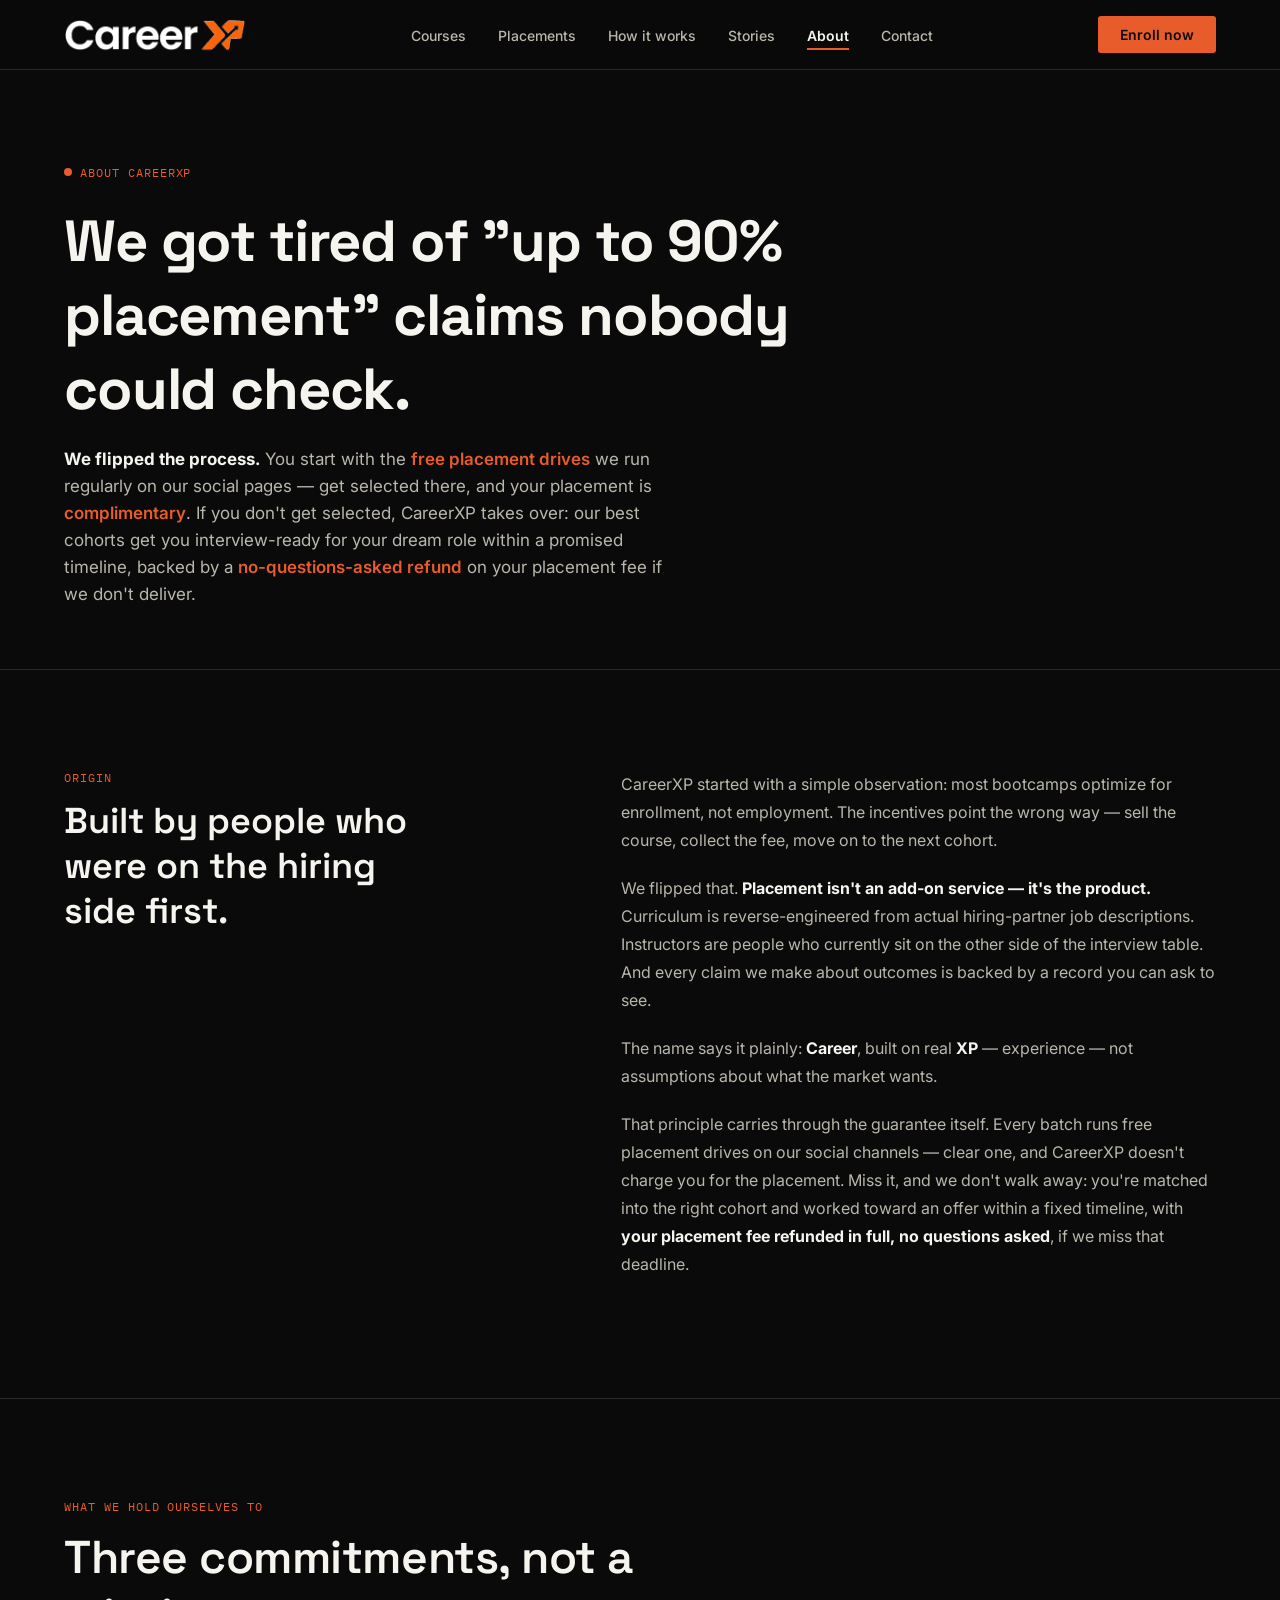
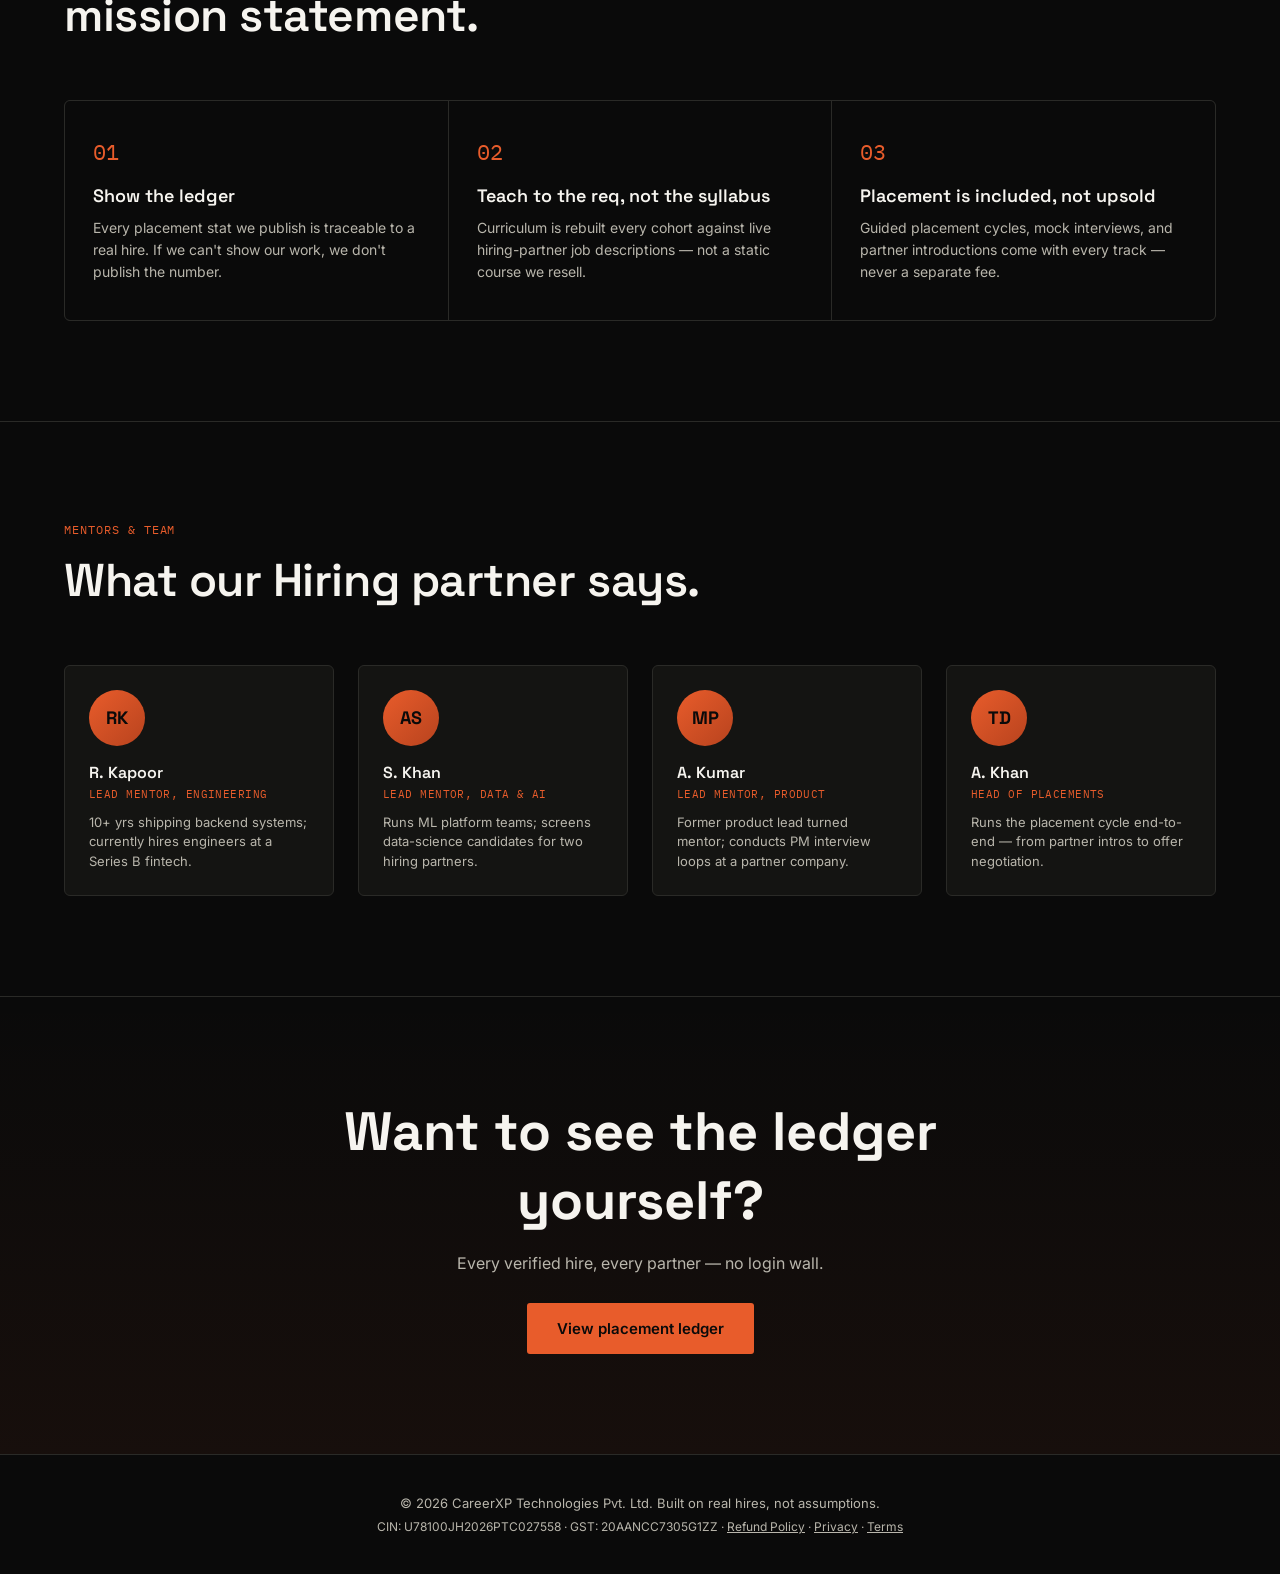
==== about.html @ 84072ae4 "Add files via upload" ====
<!DOCTYPE html>
<html lang="en">
<head>
<meta charset="UTF-8">
<meta name="viewport" content="width=device-width, initial-scale=1.0">
<title>About — CareerXP</title>
<meta name="description" content="CareerXP was built on one commitment: every placement claim is traceable to a real hire, not a marketing line.">
<link rel="canonical" href="https://www.careerxp.in/about.html">
<meta property="og:type" content="website">
<meta property="og:title" content="About — CareerXP">
<meta property="og:description" content="CareerXP was built on one commitment: every placement claim is traceable to a real hire, not a marketing line.">
<meta property="og:url" content="https://www.careerxp.in/about.html">
<meta property="og:image" content="https://www.careerxp.in/assets/img/logo-mark-512.png">
<meta property="og:site_name" content="CareerXP">
<meta name="twitter:card" content="summary_large_image">
<meta name="twitter:title" content="About — CareerXP">
<meta name="twitter:description" content="CareerXP was built on one commitment: every placement claim is traceable to a real hire, not a marketing line.">
<meta name="twitter:image" content="https://www.careerxp.in/assets/img/logo-mark-512.png">
<script type="application/ld+json">
{
  "@context": "https://schema.org",
  "@type": "EducationalOrganization",
  "name": "CareerXP",
  "url": "https://www.careerxp.in/",
  "logo": "https://www.careerxp.in/assets/img/logo-mark-512.png",
  "description": "CareerXP runs job-ready bootcamps and placement services built on one rule: every placement claim is backed by a real, verifiable hire.",
  "sameAs": []
}
</script>
<link rel="icon" href="assets/img/favicon.ico" sizes="any">
<link rel="icon" type="image/png" sizes="32x32" href="assets/img/favicon-32.png">
<link rel="apple-touch-icon" href="assets/img/apple-touch-icon.png">
<link rel="preconnect" href="https://fonts.googleapis.com">
<link href="https://fonts.googleapis.com/css2?family=Space+Grotesk:wght@500;600;700&family=Inter:wght@400;500;600&family=IBM+Plex+Mono:wght@500;600&display=swap" rel="stylesheet">
<link rel="stylesheet" href="css/style.css">
</head>
<body>

<header>
  <a href="index.html" class="logo-link" aria-label="CareerXP home"><img src="assets/img/logo-wordmark.png" alt="CareerXP"></a>
  <nav>
    <ul>
      <li><a href="courses.html">Courses</a></li>
      <li><a href="placements.html">Placements</a></li>
      <li><a href="index.html#process">How it works</a></li>
      <li><a href="index.html#testimonials">Stories</a></li>
      <li><a href="about.html" class="active">About</a></li>
      <li><a href="contact.html">Contact</a></li>
    </ul>
  </nav>
  <a href="contact.html" class="nav-cta">Enroll now</a>
  <button class="menu-toggle" aria-label="Toggle menu" aria-expanded="false"><span></span><span></span><span></span></button>
</header>

<section class="page-hero">
  <span class="eyebrow">About CareerXP</span>
<h1>We got tired of "up to 90% placement" claims nobody could check.</h1>
<p><strong>We flipped the process.</strong> You start with the <em>free placement drives</em> we run regularly on our social pages — get selected there, and your placement is <em>complimentary</em>. If you don't get selected, CareerXP takes over: our best cohorts get you interview-ready for your dream role within a promised timeline, backed by a <em>no-questions-asked refund</em> on your placement fee if we don't deliver.</p>
</section>
<section class="origin">
  <div>
    <span class="kicker">Origin</span>
    <h2>Built by people who were on the hiring side first.</h2>
  </div>
  <div class="origin-body">
    <p>CareerXP started with a simple observation: most bootcamps optimize for enrollment, not employment. The incentives point the wrong way — sell the course, collect the fee, move on to the next cohort.</p>
    <p>We flipped that. <strong>Placement isn't an add-on service — it's the product.</strong> Curriculum is reverse-engineered from actual hiring-partner job descriptions. Instructors are people who currently sit on the other side of the interview table. And every claim we make about outcomes is backed by a record you can ask to see.</p>
    <p>The name says it plainly: <strong>Career</strong>, built on real <strong>XP</strong> — experience — not assumptions about what the market wants.</p>
    <p>That principle carries through the guarantee itself. Every batch runs free placement drives on our social channels — clear one, and CareerXP doesn't charge you for the placement. Miss it, and we don't walk away: you're matched into the right cohort and worked toward an offer within a fixed timeline, with <strong>your placement fee refunded in full, no questions asked</strong>, if we miss that deadline.</p>
  </div>
</section>

<section class="values">
  <div class="section-head">
    <span class="kicker">What we hold ourselves to</span>
    <h2>Three commitments, not a mission statement.</h2>
  </div>
  <div class="value-grid">
    <div class="value-card">
      <div class="glyph">01</div>
      <h4>Show the ledger</h4>
      <p>Every placement stat we publish is traceable to a real hire. If we can't show our work, we don't publish the number.</p>
    </div>
    <div class="value-card">
      <div class="glyph">02</div>
      <h4>Teach to the req, not the syllabus</h4>
      <p>Curriculum is rebuilt every cohort against live hiring-partner job descriptions — not a static course we resell.</p>
    </div>
    <div class="value-card">
      <div class="glyph">03</div>
      <h4>Placement is included, not upsold</h4>
      <p>Guided placement cycles, mock interviews, and partner introductions come with every track — never a separate fee.</p>
    </div>
  </div>
</section>

<section class="team">
  <div class="section-head">
    <span class="kicker">Mentors & team</span>
    <h2>What our Hiring partner says.</h2>
  </div>
  <div class="team-grid">
    <div class="team-card"><div class="avatar">RK</div><h4>R. Kapoor</h4><div class="role">Lead Mentor, Engineering</div><p>10+ yrs shipping backend systems; currently hires engineers at a Series B fintech.</p></div>
    <div class="team-card"><div class="avatar">AS</div><h4>S. Khan</h4><div class="role">Lead Mentor, Data & AI</div><p>Runs ML platform teams; screens data-science candidates for two hiring partners.</p></div>
    <div class="team-card"><div class="avatar">MP</div><h4>A. Kumar</h4><div class="role">Lead Mentor, Product</div><p>Former product lead turned mentor; conducts PM interview loops at a partner company.</p></div>
    <div class="team-card"><div class="avatar">TD</div><h4>A. Khan</h4><div class="role">Head of Placements</div><p>Runs the placement cycle end-to-end — from partner intros to offer negotiation.</p></div>
  </div>
</section>

<!-- PLACEHOLDER SECTION — the source doc asked to rephrase this area as
     "What our Hiring partner says." Since the mentor bios above now have
     real names, I've added this as a new section instead of deleting them —
     swap in real hiring-partner quotes once you have them, or tell me to
     remove the mentor section above instead. -->

<section class="cta-band">
  <h2>Want to see the ledger yourself?</h2>
  <p>Every verified hire, every partner — no login wall.</p>
  <a href="placements.html" class="btn-primary">View placement ledger</a>
</section>

<footer class="footer-simple">
  <p>© 2026 CareerXP Technologies Pvt. Ltd. Built on real hires, not assumptions.</p>
  <p class="legal-line">CIN: U78100JH2026PTC027558 · GST: 20AANCC7305G1ZZ · <a href="refund-policy.html">Refund Policy</a> · <a href="privacy-policy.html">Privacy</a> · <a href="terms.html">Terms</a></p>
</footer>

<script src="js/data.js"></script>
<script src="js/main.js"></script>
</body>
</html>
---- css/style.css ----
/* ==========================================================================
   CareerXP — Site Stylesheet
   Built on real hires, not assumptions.
   Sections: 1. Reset & tokens  2. Header/Nav  3. Buttons  4. Hero (home)
   5. Ledger & partner ticker  6. Stats  7. Section header  8. Courses
   9. Course detail  10. Placements ledger/partners  11. Process
   12. Testimonials  13. About (values/team)  14. Contact form
   15. CTA band & footer  16. Responsive
   ========================================================================== */

/* 1. RESET & TOKENS ------------------------------------------------------- */
:root{
  --ink:#0A0A0A;
  --panel:#141412;
  --panel2:#1B1A17;
  --paper:#F6F4EF;
  --paper-dim:#B9B6AC;
  --orange:#E85C2B;
  --rust:#B8431E;
  --line:#2A2A27;
}
*{margin:0;padding:0;box-sizing:border-box;}
html{scroll-behavior:smooth;}
body{
  background:var(--ink);
  color:var(--paper);
  font-family:'Inter',sans-serif;
  overflow-x:hidden;
}
h1,h2,h3,h4,.display{font-family:'Space Grotesk',sans-serif;}
.mono{font-family:'IBM Plex Mono',monospace;}
a{color:inherit;text-decoration:none;}
img{display:block;max-width:100%;}
::selection{background:var(--orange);color:var(--ink);}
@media (prefers-reduced-motion: reduce){
  *{animation:none !important; transition:none !important;}
}
:focus-visible{outline:2px solid var(--orange); outline-offset:2px;}

/* 2. HEADER / NAV ---------------------------------------------------------- */
header{
  position:fixed; top:0; left:0; right:0; z-index:100;
  display:flex; align-items:center; justify-content:space-between;
  padding:16px 5%;
  background:rgba(10,10,10,0.85);
  backdrop-filter:blur(10px);
  border-bottom:1px solid var(--line);
}
.logo-link{display:flex; align-items:center;}
.logo-link img{height:34px; width:auto;}
nav ul{display:flex; align-items:center; gap:32px; list-style:none;}
nav a{font-size:14px; font-weight:500; color:var(--paper-dim); transition:color .2s;}
nav a:hover, nav a.active{color:var(--orange);}
.nav-cta{
  background:var(--orange); color:var(--ink); padding:10px 22px;
  border-radius:3px; font-weight:600; font-size:14px; transition:background .2s;
  white-space:nowrap;
}
.nav-cta:hover{background:var(--paper);}
.menu-toggle{
  display:none; flex-direction:column; gap:5px; cursor:pointer;
  background:none; border:none; padding:6px; z-index:110;
}
.menu-toggle span{width:24px; height:2px; background:var(--paper); transition:transform .2s, opacity .2s;}
.menu-toggle.is-open span:nth-child(1){transform:translateY(7px) rotate(45deg);}
.menu-toggle.is-open span:nth-child(2){opacity:0;}
.menu-toggle.is-open span:nth-child(3){transform:translateY(-7px) rotate(-45deg);}

/* 3. BUTTONS --------------------------------------------------------------- */
.btn-primary{
  background:var(--orange); color:var(--ink); padding:16px 30px;
  border-radius:3px; font-weight:600; font-size:15px; display:inline-block;
  transition:transform .2s, background .2s; border:none; cursor:pointer; font-family:'Inter';
}
.btn-primary:hover{background:var(--paper); transform:translateY(-2px);}
.btn-ghost{
  border:1px solid var(--line); padding:16px 30px; border-radius:3px;
  font-weight:600; font-size:15px; transition:border-color .2s, background .2s; display:inline-block;
}
.btn-ghost:hover{border-color:var(--orange); background:rgba(232,92,43,0.08);}
.hero-ctas{display:flex; gap:16px; margin-top:40px; flex-wrap:wrap;}

/* 4. HERO (home) ------------------------------------------------------------ */
.hero{
  min-height:100vh; display:flex; flex-direction:column; justify-content:center;
  padding:140px 5% 80px; position:relative;
  background:radial-gradient(circle at 85% 20%, rgba(232,92,43,0.12), transparent 45%);
}
.eyebrow{
  display:inline-flex; align-items:center; gap:8px;
  font-family:'IBM Plex Mono'; font-size:12px; letter-spacing:0.08em;
  color:var(--orange); text-transform:uppercase; margin-bottom:24px;
}
.eyebrow::before{content:'';width:8px;height:8px;background:var(--orange);border-radius:50%;animation:pulse 1.6s infinite;}
@keyframes pulse{0%,100%{opacity:1;}50%{opacity:0.3;}}
.hero h1{font-size:clamp(38px,6.2vw,84px); line-height:1.02; font-weight:700; letter-spacing:-0.02em; max-width:900px;}
.hero h1 span{color:var(--orange);}
.hero p.sub{max-width:560px; margin-top:26px; font-size:18px; line-height:1.6; color:var(--paper-dim);}

/* Page hero (inner pages) */
.page-hero{padding:160px 5% 60px; border-bottom:1px solid var(--line);}
.page-hero h1{font-size:clamp(34px,5vw,58px); font-weight:700; letter-spacing:-0.02em; max-width:820px;}
.page-hero p{margin-top:20px; max-width:600px; color:var(--paper-dim); font-size:17px; line-height:1.6;}
.breadcrumb{padding:140px 5% 0; font-family:'IBM Plex Mono'; font-size:12px; color:var(--paper-dim);}
.breadcrumb a:hover{color:var(--orange);}

/* 5. LEDGER (signature element) & PARTNER TICKER --------------------------- */
.ledger-wrap{margin-top:64px; border:1px solid var(--line); border-radius:6px; background:var(--panel); overflow:hidden; max-width:640px;}
.ledger-head{
  display:flex; justify-content:space-between; align-items:center; padding:14px 20px;
  border-bottom:1px dashed var(--line); font-family:'IBM Plex Mono'; font-size:11px;
  color:var(--paper-dim); text-transform:uppercase; letter-spacing:0.06em;
}
.ledger-head .live-dot{color:var(--orange);}
.ledger-scroll{height:168px; overflow:hidden; position:relative;}
.ledger-track{position:absolute; width:100%; animation:scrollUp 14s linear infinite;}
@keyframes scrollUp{0%{transform:translateY(0);}100%{transform:translateY(-50%);}}
.ticket{
  display:flex; justify-content:space-between; align-items:center; padding:12px 20px;
  border-bottom:1px dashed var(--line); font-family:'IBM Plex Mono'; font-size:13px;
}
.ticket .who{color:var(--paper);}
.ticket .role{color:var(--paper-dim); font-size:11px; display:block; margin-top:2px;}
.ticket .ctc{color:var(--orange); font-weight:600;}
.stamp{
  font-size:9px; border:1px solid var(--orange); color:var(--orange); padding:2px 6px;
  border-radius:2px; letter-spacing:0.05em; margin-left:10px; white-space:nowrap;
}

.partners{
  padding:40px 5%;
  border-top:1px solid var(--line);
  border-bottom:1px solid var(--line);
  display:flex;
  align-items:center;
  gap:40px;
  overflow:hidden;
}
.partners .label{
  font-family:'IBM Plex Mono';
  font-size:11px;
  color:var(--paper-dim);
  text-transform:uppercase;
  white-space:nowrap;
  letter-spacing:0.06em;
  position:relative;
  top:-25px;
}
.partner-track{display:flex; gap:60px; animation:slide 22s linear infinite;}
.partner-track span{font-family:'Space Grotesk'; font-weight:600; font-size:18px; color:var(--paper-dim); white-space:nowrap; opacity:0.7;}
@keyframes slide{0%{transform:translateX(0);}100%{transform:translateX(-50%);}}

/* Full ledger/partner grids (placements page) */
.ledger-grid{display:grid; grid-template-columns:repeat(2,1fr); gap:1px; background:var(--line); border:1px solid var(--line); border-radius:6px; overflow:hidden;}
.ledger-row{background:var(--ink); display:flex; justify-content:space-between; align-items:center; padding:20px 24px; font-family:'IBM Plex Mono'; font-size:13px;}
.ledger-row .who{color:var(--paper); font-weight:600;}
.ledger-row .role{color:var(--paper-dim); font-size:11px; display:block; margin-top:4px;}
.ledger-row .right{text-align:right;}
.ledger-row .ctc{color:var(--orange); font-weight:600; display:block;}
.partner-grid{display:grid; grid-template-columns:repeat(5,1fr); gap:1px; background:var(--line); border:1px solid var(--line); border-radius:6px; overflow:hidden;}
.linkedin-embed-wrap{max-width:504px; margin:0 auto; background:var(--panel); border:1px solid var(--line); border-radius:6px; padding:16px; overflow:hidden;}
.linkedin-embed-wrap iframe{width:100%; border:none; border-radius:4px; display:block;}
.partner-cell{background:var(--panel); padding:32px 16px; text-align:center; font-family:'Space Grotesk'; font-weight:600; font-size:15px; color:var(--paper-dim); transition:color .2s, background .2s;}
.partner-cell:hover{color:var(--paper); background:var(--panel2);}

/* 6. STATS ------------------------------------------------------------------ */
.stats{padding:100px 5%; display:grid; grid-template-columns:repeat(3,1fr); gap:1px; background:var(--line);}
.stats.stats-inner{padding:0 5%; margin-top:60px;}
.stat-card{background:var(--ink); padding:40px 28px;}
.stat-card .num{font-family:'IBM Plex Mono'; font-size:42px; font-weight:600; color:var(--orange);}
.stat-card .lbl{margin-top:10px; font-size:14px; color:var(--paper-dim); line-height:1.4;}

/* 7. SECTION HEADER --------------------------------------------------------- */
.section{padding:100px 5%;}
.section-head{max-width:640px; margin-bottom:56px;}
.kicker{font-family:'IBM Plex Mono'; font-size:12px; color:var(--orange); text-transform:uppercase; letter-spacing:0.08em; margin-bottom:14px; display:block;}
.section-head h2{font-size:clamp(28px,3.6vw,46px); font-weight:600; letter-spacing:-0.01em;}
.section-head p{margin-top:16px; color:var(--paper-dim); font-size:16px; line-height:1.6;}

/* 8. COURSES (listing) ------------------------------------------------------ */
.filter-bar{
  display:flex; gap:10px; padding:24px 5%; flex-wrap:wrap; border-bottom:1px solid var(--line);
  position:sticky; top:67px; background:var(--ink); z-index:50;
}
.filter-chip{
  font-family:'IBM Plex Mono'; font-size:12px; padding:8px 16px; border:1px solid var(--line);
  border-radius:20px; color:var(--paper-dim); cursor:pointer; transition:all .2s; background:none;
}
.filter-chip:hover{border-color:var(--orange); color:var(--paper);}
.filter-chip.active{background:var(--orange); color:var(--ink); border-color:var(--orange); font-weight:600;}

.course-list{padding:60px 5% 100px; display:flex; flex-direction:column; gap:1px; background:var(--line);}
.course-row{
  background:var(--ink); display:grid; grid-template-columns:1.4fr 1fr 0.7fr 0.7fr auto;
  gap:24px; align-items:center; padding:32px 28px; transition:background .2s;
}
.course-row:hover{background:var(--panel);}
.course-row .track{font-family:'IBM Plex Mono'; font-size:11px; color:var(--orange); text-transform:uppercase; letter-spacing:0.05em; margin-bottom:8px; display:block;}
.course-row h3{font-size:20px; font-weight:600;}
.course-row .desc{color:var(--paper-dim); font-size:13px; margin-top:8px; line-height:1.5;}
.course-row .col-lbl{font-family:'IBM Plex Mono'; font-size:10px; color:var(--paper-dim); text-transform:uppercase; letter-spacing:0.05em; margin-bottom:6px;}
.course-row .col-val{font-size:15px; font-weight:600;}
.row-cta{border:1px solid var(--line); padding:12px 22px; border-radius:3px; font-size:13px; font-weight:600; white-space:nowrap; transition:all .2s;}
.course-row:hover .row-cta{border-color:var(--orange); background:var(--orange); color:var(--ink);}

.course-grid{display:grid; grid-template-columns:repeat(3,1fr); gap:24px;}
.course-card{background:var(--panel); border:1px solid var(--line); border-radius:6px; padding:32px; transition:border-color .25s, transform .25s;}
.course-card:hover{border-color:var(--orange); transform:translateY(-4px);}
.course-tag{font-family:'IBM Plex Mono'; font-size:11px; color:var(--orange); text-transform:uppercase; letter-spacing:0.05em;}
.course-card h3{margin-top:14px; font-size:22px; font-weight:600;}
.course-card p{margin-top:12px; color:var(--paper-dim); font-size:14px; line-height:1.6;}
.course-meta{display:flex; justify-content:space-between; margin-top:24px; padding-top:20px; border-top:1px solid var(--line); font-family:'IBM Plex Mono'; font-size:12px; color:var(--paper-dim);}
.course-meta strong{color:var(--paper); display:block; font-size:15px; margin-top:2px;}

.why{padding:100px 5%; display:grid; grid-template-columns:1fr 1fr; gap:60px; align-items:start;}
.why h2{font-size:clamp(28px,3.6vw,42px); font-weight:600; letter-spacing:-0.01em; max-width:460px;}
.why-points{display:flex; flex-direction:column; gap:28px;}
.why-point{border-top:1px solid var(--line); padding-top:20px;}
.why-point .num{font-family:'IBM Plex Mono'; font-size:12px; color:var(--orange); margin-bottom:8px;}
.why-point h4{font-size:17px; font-weight:600; margin-bottom:8px;}
.why-point p{color:var(--paper-dim); font-size:14px; line-height:1.6;}

/* 9. COURSE DETAIL ----------------------------------------------------------- */
.course-hero{padding:24px 5% 60px; display:grid; grid-template-columns:1.4fr 1fr; gap:60px; border-bottom:1px solid var(--line); align-items:start;}
.course-hero h1{font-size:clamp(32px,4.6vw,52px); font-weight:700; margin-top:16px; letter-spacing:-0.02em;}
.course-hero .lead{margin-top:20px; color:var(--paper-dim); font-size:17px; line-height:1.65; max-width:560px;}
.sidebar{background:var(--panel); border:1px solid var(--line); border-radius:8px; padding:32px; position:sticky; top:100px;}
.side-row{display:flex; justify-content:space-between; padding:14px 0; border-bottom:1px solid var(--line); font-size:14px;}
.side-row:last-of-type{border-bottom:none;}
.side-row .lbl{color:var(--paper-dim);}
.side-row .val{font-weight:600; font-family:'IBM Plex Mono'; font-size:13px;}
.side-cta{display:block; text-align:center; background:var(--orange); color:var(--ink); padding:16px; border-radius:4px; font-weight:600; margin-top:24px; transition:background .2s;}
.side-cta:hover{background:var(--paper);}

.section.bordered{border-bottom:1px solid var(--line);}
.section.bordered:last-of-type{border-bottom:none;}

.curriculum{display:flex; flex-direction:column; gap:1px; background:var(--line); border:1px solid var(--line); border-radius:6px; overflow:hidden;}
.module{background:var(--ink); padding:26px 28px; display:grid; grid-template-columns:130px 1fr; gap:24px;}
.module .wk{font-family:'IBM Plex Mono'; font-size:12px; color:var(--orange); line-height:1.5;}
.module h4{font-size:17px; font-weight:600; margin-bottom:8px;}
.module p{color:var(--paper-dim); font-size:14px; line-height:1.6;}
.module-tools{display:flex; flex-wrap:wrap; gap:8px; margin-bottom:12px;}
.module-tools span{
  font-family:'IBM Plex Mono'; font-size:11px; color:var(--paper-dim);
  border:1px solid var(--line); border-radius:100px; padding:4px 12px;
}
.module-tagline{font-style:italic; color:var(--paper); font-size:14px; margin-bottom:14px; line-height:1.6;}
.module-topics{list-style:none; display:flex; flex-direction:column; gap:6px;}
.module-topics li{
  font-size:13px; color:var(--paper-dim); padding-left:16px; position:relative;
}
.module-topics li::before{content:'—'; position:absolute; left:0; color:var(--orange);}

.outcomes-grid{display:grid; grid-template-columns:repeat(3,1fr); gap:1px; background:var(--line); border:1px solid var(--line); border-radius:6px; overflow:hidden;}
.outcome-card{background:var(--panel); padding:28px;}
.outcome-card .num{font-family:'IBM Plex Mono'; font-size:30px; color:var(--orange); font-weight:600;}
.outcome-card .lbl{margin-top:8px; font-size:13px; color:var(--paper-dim);}

/* 11. PROCESS ---------------------------------------------------------------- */
.process{display:flex; border-top:1px solid var(--line);}
.process-step{flex:1; padding:40px 28px; border-right:1px solid var(--line);}
.process-step:last-child{border-right:none;}
.process-num{font-family:'IBM Plex Mono'; font-size:13px; color:var(--orange); margin-bottom:16px;}
.process-step h4{font-size:19px; font-weight:600; margin-bottom:10px;}
.process-step h4 em{color:var(--orange); font-style:normal;}
.process-step p{color:var(--paper-dim); font-size:14px; line-height:1.6;}

/* 12. TESTIMONIALS ------------------------------------------------------------ */
.test-grid{display:grid; grid-template-columns:repeat(3,1fr); gap:24px;}
.test-card{background:var(--panel); border:1px solid var(--line); border-radius:6px; padding:28px;}
.test-card p.quote{font-size:15px; line-height:1.65; color:var(--paper);}
.test-foot{display:flex; justify-content:space-between; align-items:center; margin-top:24px; padding-top:18px; border-top:1px dashed var(--line);}
.test-foot .name{font-weight:600; font-size:14px;}
.test-foot .role{font-size:12px; color:var(--paper-dim); margin-top:2px;}
.test-foot .verified{font-family:'IBM Plex Mono'; font-size:10px; color:var(--orange); border:1px solid var(--orange); padding:3px 7px; border-radius:2px;}

/* 13. ABOUT (origin / values / team) ------------------------------------------ */
.origin{padding:100px 5%; display:grid; grid-template-columns:0.9fr 1.1fr; gap:70px;}
.origin h2{font-size:clamp(26px,3vw,36px); font-weight:600; max-width:360px; line-height:1.25;}
.origin-body p{color:var(--paper-dim); font-size:16px; line-height:1.75; margin-bottom:20px;}
.origin-body strong{color:var(--paper);}

.values{padding:100px 5%; border-top:1px solid var(--line);}
.value-grid{display:grid; grid-template-columns:repeat(3,1fr); gap:1px; background:var(--line); border:1px solid var(--line); border-radius:6px; overflow:hidden;}
.value-card{background:var(--ink); padding:36px 28px;}
.value-card .glyph{color:var(--orange); font-family:'IBM Plex Mono'; font-size:22px; margin-bottom:18px;}
.value-card h4{font-size:18px; font-weight:600; margin-bottom:10px;}
.value-card p{color:var(--paper-dim); font-size:14px; line-height:1.6;}

.team{padding:100px 5%; border-top:1px solid var(--line);}
.team-grid{display:grid; grid-template-columns:repeat(4,1fr); gap:24px;}
.team-card{background:var(--panel); border:1px solid var(--line); border-radius:6px; padding:24px; text-align:left;}
.avatar{width:56px; height:56px; border-radius:50%; background:linear-gradient(135deg, var(--orange), var(--rust)); margin-bottom:16px; display:flex; align-items:center; justify-content:center; font-family:'Space Grotesk'; font-weight:700; font-size:18px; color:var(--ink);}
.team-card h4{font-size:16px; font-weight:600;}
.team-card .role{font-family:'IBM Plex Mono'; font-size:11px; color:var(--orange); margin-top:4px; text-transform:uppercase; letter-spacing:0.04em;}
.team-card p{color:var(--paper-dim); font-size:13px; margin-top:12px; line-height:1.5;}

/* 14. CONTACT FORM ------------------------------------------------------------ */
.contact-wrap{padding:160px 5% 100px; display:grid; grid-template-columns:0.9fr 1.1fr; gap:70px; align-items:start;}
.contact-wrap h1{font-size:clamp(30px,4.2vw,50px); font-weight:700; letter-spacing:-0.02em; max-width:420px;}
.contact-wrap .lead p{margin-top:20px; color:var(--paper-dim); font-size:16px; line-height:1.7;}
.info-block{margin-top:40px; padding-top:28px; border-top:1px solid var(--line);}
.info-block h5{font-family:'IBM Plex Mono'; font-size:11px; color:var(--paper-dim); text-transform:uppercase; letter-spacing:0.06em; margin-bottom:10px;}
.info-block a, .info-block p{display:block; font-size:15px; margin-bottom:8px;}
.info-block a:hover{color:var(--orange);}

form{background:var(--panel); border:1px solid var(--line); border-radius:8px; padding:40px;}
.field{margin-bottom:22px;}
.field label{display:block; font-family:'IBM Plex Mono'; font-size:12px; color:var(--paper-dim); text-transform:uppercase; letter-spacing:0.05em; margin-bottom:8px;}
.field input, .field select, .field textarea{
  width:100%; background:var(--ink); border:1px solid var(--line); border-radius:4px;
  padding:14px 16px; color:var(--paper); font-family:'Inter'; font-size:15px; transition:border-color .2s;
}
.field input:focus, .field select:focus, .field textarea:focus{outline:none; border-color:var(--orange);}
.field-row{display:grid; grid-template-columns:1fr 1fr; gap:20px;}
textarea{resize:vertical; min-height:100px;}
.submit-btn{width:100%; background:var(--orange); color:var(--ink); border:none; padding:16px; border-radius:4px; font-weight:600; font-size:15px; cursor:pointer; transition:background .2s; font-family:'Inter';}
.submit-btn:hover{background:var(--paper);}
.form-note{font-size:12px; color:var(--paper-dim); margin-top:14px; text-align:center;}
.success-msg{display:none; text-align:center; padding:40px 20px;}
.success-msg .check{font-size:40px; color:var(--orange); margin-bottom:16px;}
.success-msg h3{font-size:20px; margin-bottom:10px;}
.success-msg p{color:var(--paper-dim); font-size:14px;}

/* 15. CTA BAND & FOOTER -------------------------------------------------------- */
.cta-band{padding:100px 5%; text-align:center; border-top:1px solid var(--line); background:linear-gradient(180deg, transparent, rgba(232,92,43,0.06));}
.cta-band h2{font-size:clamp(30px,4.4vw,54px); font-weight:700; max-width:760px; margin:0 auto;}
.cta-band p{color:var(--paper-dim); margin-top:18px; font-size:16px;}
.cta-band .hero-ctas{justify-content:center; margin-top:36px;}
.cta-band .btn-primary{margin-top:30px;}

footer{padding:60px 5% 40px; border-top:1px solid var(--line);}
footer.footer-simple{padding:40px 5%; text-align:center; font-size:13px; color:var(--paper-dim);}
footer.footer-simple p{margin:0;}
footer.footer-simple .legal-line{margin-top:8px; font-size:12px;}
footer.footer-simple .legal-line a{color:var(--paper-dim); text-decoration:underline; transition:color .2s;}
footer.footer-simple .legal-line a:hover{color:var(--orange);}
.footer-top{display:flex; justify-content:space-between; flex-wrap:wrap; gap:40px; margin-bottom:48px;}
.footer-col h5{font-family:'IBM Plex Mono'; font-size:12px; color:var(--paper-dim); text-transform:uppercase; letter-spacing:0.06em; margin-bottom:16px;}
.footer-col a{display:block; font-size:14px; color:var(--paper-dim); margin-bottom:10px; transition:color .2s;}
.footer-col a:hover{color:var(--orange);}
.footer-col img{height:26px; margin-bottom:10px;}
.footer-col .tagline{color:var(--paper-dim); font-size:13px; max-width:240px;}
.footer-bottom{display:flex; justify-content:space-between; align-items:center; padding-top:24px; border-top:1px solid var(--line); font-size:13px; color:var(--paper-dim); flex-wrap:wrap; gap:12px;}
.footer-bottom a{color:var(--paper-dim); text-decoration:underline; transition:color .2s;}
.footer-bottom a:hover{color:var(--orange);}

/* 16. RESPONSIVE --------------------------------------------------------------- */
@media (max-width:900px){
  nav ul{
    display:none; position:fixed; top:65px; left:0; right:0; bottom:0;
    background:var(--ink); flex-direction:column; align-items:flex-start;
    padding:32px 6%; gap:8px; overflow-y:auto; border-top:1px solid var(--line);
  }
  nav ul.is-open{display:flex;}
  nav ul li{width:100%; padding:14px 0; border-bottom:1px solid var(--line);}
  nav a{font-size:16px;}
  .menu-toggle{display:flex;}

  .stats{grid-template-columns:repeat(2,1fr);}
  .course-grid, .test-grid{grid-template-columns:1fr;}
  .process{flex-direction:column;}
  .process-step{border-right:none; border-bottom:1px solid var(--line);}
  .course-row{grid-template-columns:1fr; gap:12px;}
  .why{grid-template-columns:1fr;}
  .filter-bar{top:0;}
  .origin{grid-template-columns:1fr;}
  .value-grid, .team-grid{grid-template-columns:1fr 1fr;}
  .course-hero{grid-template-columns:1fr;}
  .sidebar{position:static;}
  .module{grid-template-columns:1fr;}
  .outcomes-grid{grid-template-columns:1fr;}
  .contact-wrap{grid-template-columns:1fr; padding-top:140px;}
  .field-row{grid-template-columns:1fr;}
  .ledger-grid, .partner-grid{grid-template-columns:1fr;}
}

@media (max-width:520px){
  .value-grid, .team-grid{grid-template-columns:1fr;}
}

/* ==========================================================================
   17. NAV REDESIGN — active page indicator
   ========================================================================== */
nav ul{position:relative;}
nav a{position:relative; padding-bottom:4px;}
nav a::after{
  content:''; position:absolute; left:0; right:100%; bottom:-2px; height:2px;
  background:var(--orange); transition:right .25s ease;
}
nav a:hover::after{right:0;}
nav a.active{color:var(--paper); font-weight:600;}
nav a.active::after{right:0;}

/* ==========================================================================
   18. WEEKLY PLACEMENT DRIVE REPORT
   ========================================================================== */
.drive-table{
  width:100%; border-collapse:collapse; border:1px solid var(--line); border-radius:6px; overflow:hidden;
}
.drive-table th, .drive-table td{
  padding:16px 20px; text-align:left; font-size:14px; border-bottom:1px solid var(--line);
}
.drive-table th{
  font-family:'IBM Plex Mono'; font-size:11px; text-transform:uppercase; letter-spacing:0.05em;
  color:var(--paper-dim); background:var(--panel); font-weight:500;
}
.drive-table td{color:var(--paper);}
.drive-table td.num-cell{font-family:'IBM Plex Mono'; color:var(--orange); font-weight:600;}
.drive-table tr:last-child td{border-bottom:none;}
.drive-table tr:hover td{background:var(--panel);}

/* ==========================================================================
   19. PARTNERED COLLEGES
   ========================================================================== */
.college-grid{display:flex; flex-direction:column; gap:1px; background:var(--line);}
.college-row{
  background:var(--ink); display:flex; justify-content:space-between; align-items:center;
  padding:24px 28px; gap:20px; flex-wrap:wrap;
}
.college-row h4{font-size:17px; font-weight:600;}
.college-link{
  font-family:'IBM Plex Mono'; font-size:12px; color:var(--orange); border:1px solid var(--orange);
  padding:8px 16px; border-radius:3px; white-space:nowrap; transition:background .2s, color .2s;
}
.college-link:hover{background:var(--orange); color:var(--ink);}
.college-link.is-placeholder{color:var(--paper-dim); border-color:var(--line); cursor:not-allowed;}

/* ==========================================================================
   20. VIDEO TESTIMONIALS (real, portrait-orientation clips)
   ========================================================================== */
.video-grid{display:grid; grid-template-columns:repeat(4,1fr); gap:20px;}
.video-testimonial{
  border:1px solid var(--line); border-radius:10px; background:var(--panel);
  overflow:hidden; aspect-ratio:9/16; width:100%; position:relative;
  transition:border-color .25s, transform .25s var(--ease);
}
.video-testimonial:hover{border-color:rgba(232,92,43,0.4); transform:translateY(-3px);}
.video-testimonial video{
  width:100%; height:100%; object-fit:cover; display:block; background:#000;
}
/* Placeholder variant (used until a real video is supplied) */
.video-testimonial.is-placeholder{
  border-style:dashed; display:flex; flex-direction:column; align-items:center;
  justify-content:center; gap:14px; padding:40px 24px; text-align:center;
}
.video-testimonial .play-btn{
  width:56px; height:56px; border-radius:50%; background:var(--orange); color:var(--ink);
  display:flex; align-items:center; justify-content:center; font-size:20px;
}
.video-testimonial p{color:var(--paper-dim); font-size:13px; font-family:'IBM Plex Mono'; max-width:320px;}

@media (max-width:900px){
  .video-grid{grid-template-columns:repeat(2,1fr);}
}
@media (max-width:520px){
  .video-grid{grid-template-columns:1fr; max-width:320px; margin:0 auto;}
}

/* ==========================================================================
   21. WHATSAPP LINK
   ========================================================================== */
.whatsapp-link{
  display:inline-flex; align-items:center; gap:10px;
  background:#25D366; color:#04210F; padding:14px 22px; border-radius:3px;
  font-weight:600; font-size:14px; transition:transform .2s, background .2s;
}
.whatsapp-link:hover{transform:translateY(-2px); background:#20bd5a;}

@media (max-width:700px){
  .college-row{flex-direction:column; align-items:flex-start;}
  .drive-table{font-size:13px;}
  .drive-table th, .drive-table td{padding:12px 14px;}
}

/* ==========================================================================
   22. LEGAL / POLICY PAGE
   ========================================================================== */
.policy-meta{
  font-family:'IBM Plex Mono'; font-size:12px; color:var(--paper-dim);
  padding:0 5%; max-width:800px; margin:0 auto 40px;
}
.policy-body{
  padding:0 5% 100px; max-width:800px; margin:0 auto; color:var(--paper-dim);
  font-size:15px; line-height:1.75;
}
.policy-body h2{
  color:var(--paper); font-size:22px; font-weight:600; margin:52px 0 16px;
  padding-top:24px; border-top:1px solid var(--line);
}
.policy-body h2:first-child{margin-top:0; padding-top:0; border-top:none;}
.policy-body h3{color:var(--paper); font-size:16px; font-weight:600; margin:28px 0 10px;}
.policy-body p{margin-bottom:16px;}
.policy-body ul, .policy-body ol{margin:0 0 16px 22px;}
.policy-body li{margin-bottom:6px;}
.policy-body strong{color:var(--paper);}
.policy-toc{
  padding:0 5%; max-width:800px; margin:0 auto 60px;
  display:grid; grid-template-columns:1fr 1fr; gap:8px 24px;
}
.policy-toc a{
  font-size:13px; color:var(--paper-dim); padding:8px 0; border-bottom:1px dashed var(--line);
  transition:color .2s;
}
.policy-toc a:hover{color:var(--orange);}
@media (max-width:700px){
  .policy-toc{grid-template-columns:1fr;}
}
.policy-disclaimer{
  max-width:800px; margin:0 auto 40px; padding:20px 24px; border-radius:6px;
  border:1px solid var(--orange); background:rgba(232,92,43,0.06);
  color:var(--paper-dim); font-size:13px; line-height:1.65;
}
.policy-disclaimer strong{color:var(--paper);}

.page-hero p strong{color:var(--paper); font-weight:700;}
.page-hero p em{color:var(--orange); font-style:normal; font-weight:600;}
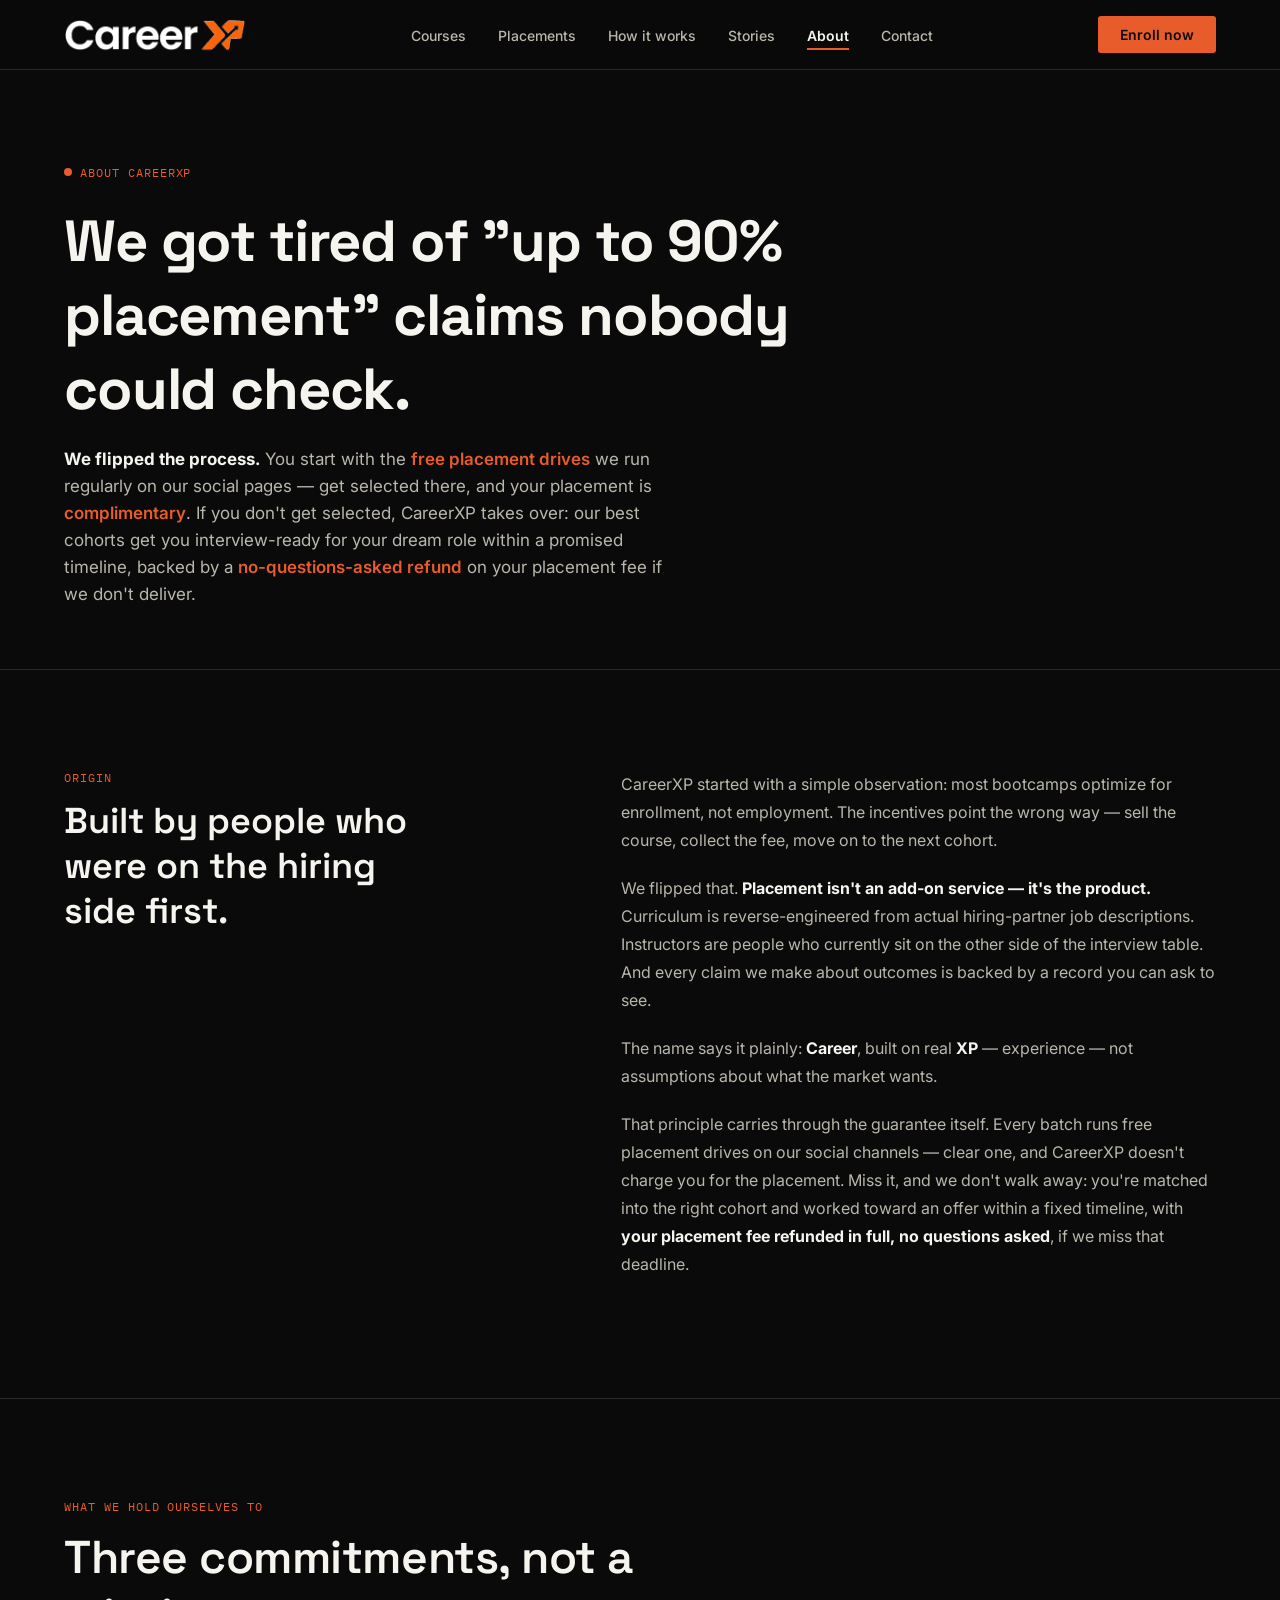
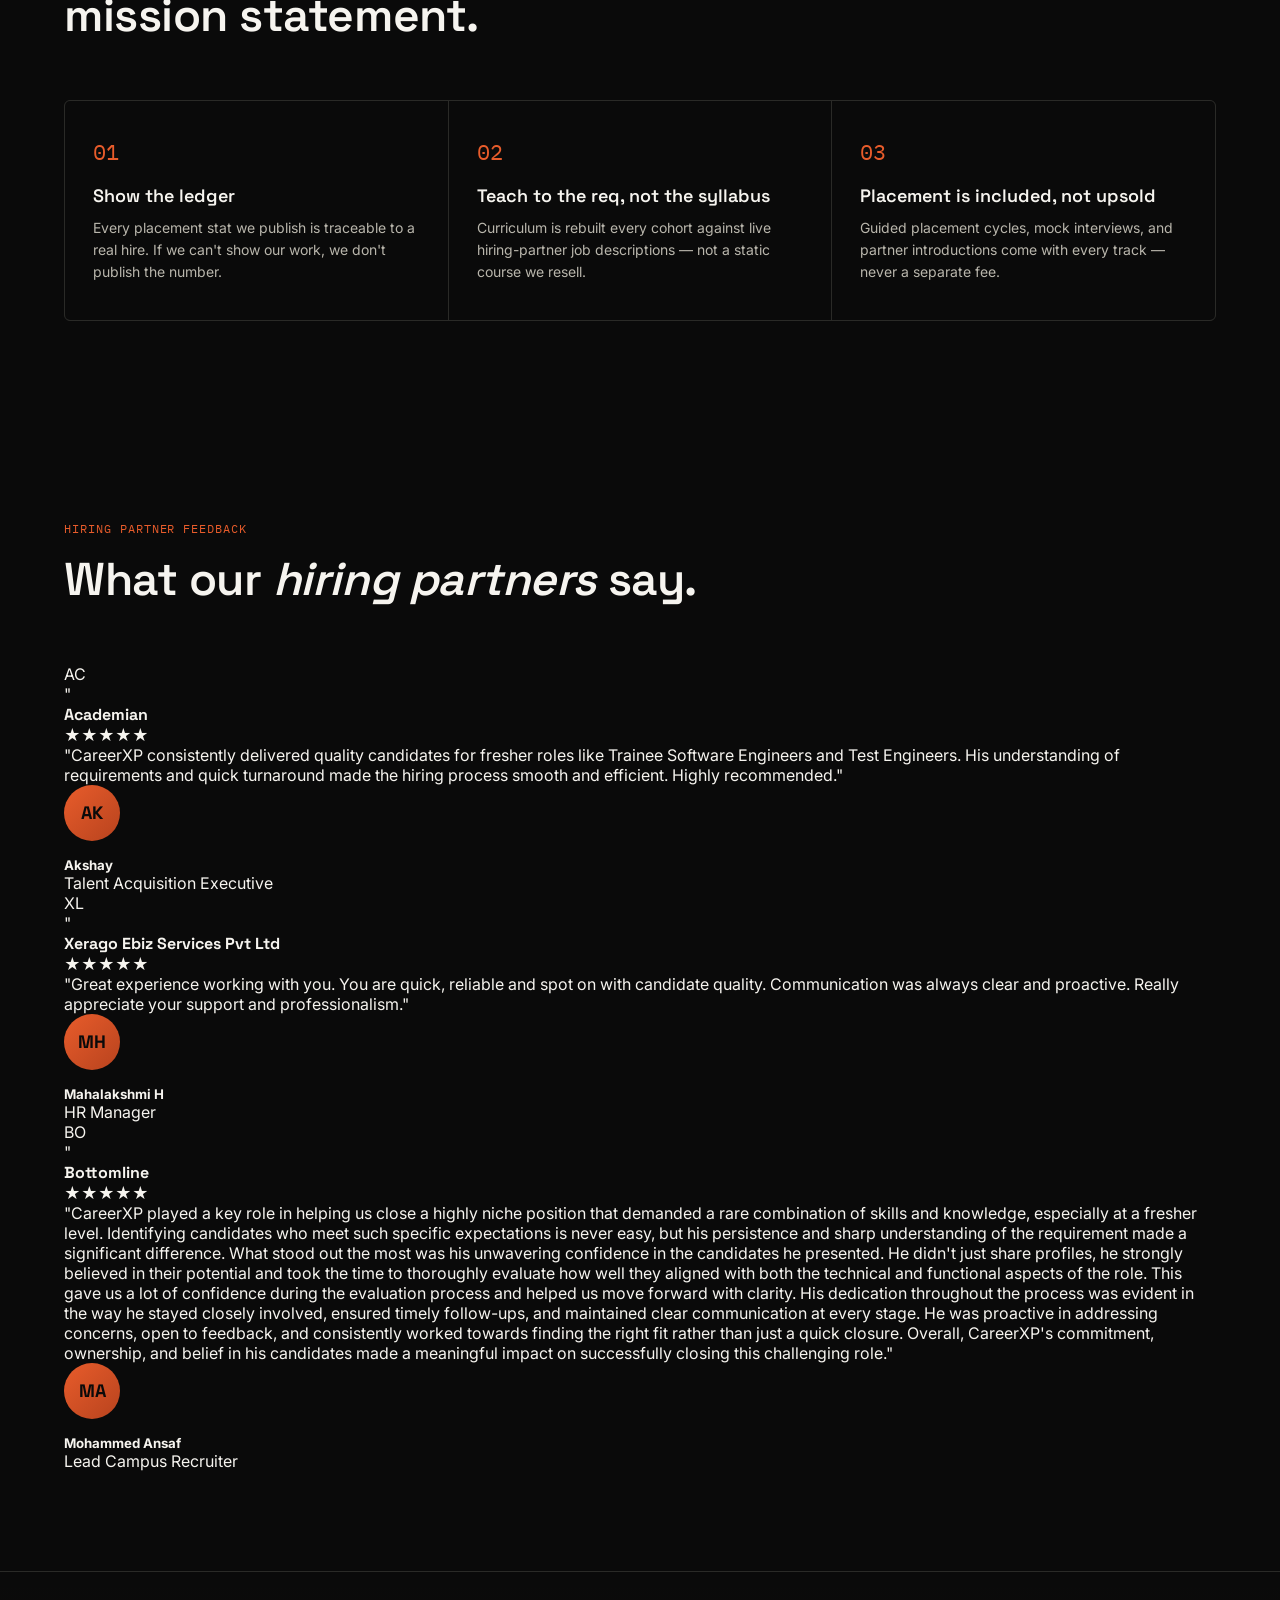
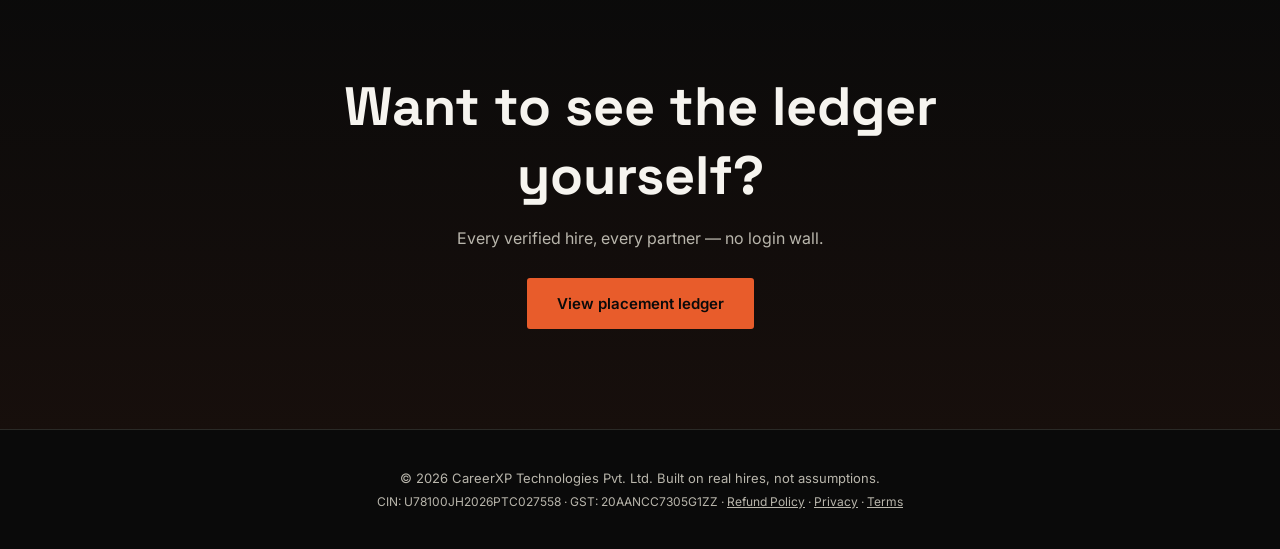
==== commit 35a9b166: "Update about.html" ====
--- a/about.html
+++ b/about.html
@@ -94,24 +94,71 @@
   </div>
 </section>
 
-<section class="team">
+
+<section class="section" id="hiring-partner-feedback">
   <div class="section-head">
-    <span class="kicker">Mentors & team</span>
-    <h2>What our Hiring partner says.</h2>
+    <span class="kicker">Hiring partner feedback</span>
+    <h2>What our <em>hiring partners</em> say.</h2>
   </div>
-  <div class="team-grid">
-    <div class="team-card"><div class="avatar">RK</div><h4>R. Kapoor</h4><div class="role">Lead Mentor, Engineering</div><p>10+ yrs shipping backend systems; currently hires engineers at a Series B fintech.</p></div>
-    <div class="team-card"><div class="avatar">AS</div><h4>S. Khan</h4><div class="role">Lead Mentor, Data & AI</div><p>Runs ML platform teams; screens data-science candidates for two hiring partners.</p></div>
-    <div class="team-card"><div class="avatar">MP</div><h4>A. Kumar</h4><div class="role">Lead Mentor, Product</div><p>Former product lead turned mentor; conducts PM interview loops at a partner company.</p></div>
-    <div class="team-card"><div class="avatar">TD</div><h4>A. Khan</h4><div class="role">Head of Placements</div><p>Runs the placement cycle end-to-end — from partner intros to offer negotiation.</p></div>
+  <div class="feedback-grid">
+    <div class="feedback-card">
+      <div class="feedback-card-head">
+        <div class="feedback-avatar">AC</div>
+        <span class="feedback-quote-mark">"</span>
+      </div>
+      <div class="feedback-company">
+        <h4>Academian</h4>
+        <div class="feedback-stars">★★★★★</div>
+      </div>
+      <p class="feedback-quote">"CareerXP consistently delivered quality candidates for fresher roles like Trainee Software Engineers and Test Engineers. His understanding of requirements and quick turnaround made the hiring process smooth and efficient. Highly recommended."</p>
+      <div class="feedback-reviewer">
+        <div class="avatar">AK</div>
+        <div>
+          <h5>Akshay</h5>
+          <div class="role">Talent Acquisition Executive</div>
+        </div>
+      </div>
+    </div>
+
+    <div class="feedback-card">
+      <div class="feedback-card-head">
+        <div class="feedback-avatar">XL</div>
+        <span class="feedback-quote-mark">"</span>
+      </div>
+      <div class="feedback-company">
+        <h4>Xerago Ebiz Services Pvt Ltd</h4>
+        <div class="feedback-stars">★★★★★</div>
+      </div>
+      <p class="feedback-quote">"Great experience working with you. You are quick, reliable and spot on with candidate quality. Communication was always clear and proactive. Really appreciate your support and professionalism."</p>
+      <div class="feedback-reviewer">
+        <div class="avatar">MH</div>
+        <div>
+          <h5>Mahalakshmi H</h5>
+          <div class="role">HR Manager</div>
+        </div>
+      </div>
+    </div>
+
+    <div class="feedback-card">
+      <div class="feedback-card-head">
+        <div class="feedback-avatar">BO</div>
+        <span class="feedback-quote-mark">"</span>
+      </div>
+      <div class="feedback-company">
+        <h4>Bottomline</h4>
+        <div class="feedback-stars">★★★★★</div>
+      </div>
+      <p class="feedback-quote">"CareerXP played a key role in helping us close a highly niche position that demanded a rare combination of skills and knowledge, especially at a fresher level. Identifying candidates who meet such specific expectations is never easy, but his persistence and sharp understanding of the requirement made a significant difference. What stood out the most was his unwavering confidence in the candidates he presented. He didn't just share profiles, he strongly believed in their potential and took the time to thoroughly evaluate how well they aligned with both the technical and functional aspects of the role. This gave us a lot of confidence during the evaluation process and helped us move forward with clarity. His dedication throughout the process was evident in the way he stayed closely involved, ensured timely follow-ups, and maintained clear communication at every stage. He was proactive in addressing concerns, open to feedback, and consistently worked towards finding the right fit rather than just a quick closure. Overall, CareerXP's commitment, ownership, and belief in his candidates made a meaningful impact on successfully closing this challenging role."</p>
+      <div class="feedback-reviewer">
+        <div class="avatar">MA</div>
+        <div>
+          <h5>Mohammed Ansaf</h5>
+          <div class="role">Lead Campus Recruiter</div>
+        </div>
+      </div>
+    </div>
   </div>
 </section>
-
-<!-- PLACEHOLDER SECTION — the source doc asked to rephrase this area as
-     "What our Hiring partner says." Since the mentor bios above now have
-     real names, I've added this as a new section instead of deleting them —
-     swap in real hiring-partner quotes once you have them, or tell me to
-     remove the mentor section above instead. -->
 
 <section class="cta-band">
   <h2>Want to see the ledger yourself?</h2>
--- a/css/style.css
+++ b/css/style.css
@@ -39,7 +39,7 @@
 
 /* 2. HEADER / NAV ---------------------------------------------------------- */
 header{
-  position:fixed; top:0; left:0; right:0; z-index:100;
+  position:fixed; top:0; left:0; right:0; z-index:1000;
   display:flex; align-items:center; justify-content:space-between;
   padding:16px 5%;
   background:rgba(10,10,10,0.85);
@@ -349,10 +349,10 @@
 /* 16. RESPONSIVE --------------------------------------------------------------- */
 @media (max-width:900px){
   nav ul{
-    display:none; position:fixed; top:65px; left:0; right:0; bottom:0;
+    display:none; position:fixed; top:65px; left:0; right:0; height:calc(100vh - 65px);
     background:var(--ink); flex-direction:column; align-items:flex-start;
     padding:32px 6%; gap:8px; overflow-y:auto; border-top:1px solid var(--line);
-  }
+}
   nav ul.is-open{display:flex;}
   nav ul li{width:100%; padding:14px 0; border-bottom:1px solid var(--line);}
   nav a{font-size:16px;}
@@ -384,6 +384,9 @@
    17. NAV REDESIGN — active page indicator
    ========================================================================== */
 nav ul{position:relative;}
+@media (max-width:900px){
+  nav ul.is-open{position:fixed;}
+}
 nav a{position:relative; padding-bottom:4px;}
 nav a::after{
   content:''; position:absolute; left:0; right:100%; bottom:-2px; height:2px;
@@ -430,32 +433,54 @@
 /* ==========================================================================
    20. VIDEO TESTIMONIALS (real, portrait-orientation clips)
    ========================================================================== */
-.video-grid{display:grid; grid-template-columns:repeat(4,1fr); gap:20px;}
-.video-testimonial{
-  border:1px solid var(--line); border-radius:10px; background:var(--panel);
-  overflow:hidden; aspect-ratio:9/16; width:100%; position:relative;
-  transition:border-color .25s, transform .25s var(--ease);
-}
-.video-testimonial:hover{border-color:rgba(232,92,43,0.4); transform:translateY(-3px);}
-.video-testimonial video{
+.testimonial-stack{
+  position:relative; width:100%; max-width:300px; margin:0 auto 22px;
+  aspect-ratio:9/16; touch-action:pan-y; outline:none;
+}
+.stack-card{
+  position:absolute; inset:0; border:1px solid var(--line); border-radius:14px;
+  background:var(--panel); overflow:hidden; cursor:grab;
+  transform-origin:center bottom;
+  transform:translateY(calc(var(--pos, 0) * 14px)) scale(calc(1 - var(--pos, 0) * 0.06));
+  opacity:calc(1 - var(--pos, 0) * 0.22);
+  box-shadow:0 20px 40px -18px rgba(0,0,0,.65);
+  transition:transform .45s cubic-bezier(.22,1,.36,1), opacity .35s, box-shadow .35s;
+  will-change:transform;
+}
+.stack-card:not(.is-front){pointer-events:none;}
+.stack-card.is-front:active{cursor:grabbing;}
+.stack-card.is-dragging{transition:none;}
+.stack-card video{
   width:100%; height:100%; object-fit:cover; display:block; background:#000;
 }
-/* Placeholder variant (used until a real video is supplied) */
-.video-testimonial.is-placeholder{
-  border-style:dashed; display:flex; flex-direction:column; align-items:center;
-  justify-content:center; gap:14px; padding:40px 24px; text-align:center;
-}
-.video-testimonial .play-btn{
-  width:56px; height:56px; border-radius:50%; background:var(--orange); color:var(--ink);
-  display:flex; align-items:center; justify-content:center; font-size:20px;
-}
-.video-testimonial p{color:var(--paper-dim); font-size:13px; font-family:'IBM Plex Mono'; max-width:320px;}
-
-@media (max-width:900px){
-  .video-grid{grid-template-columns:repeat(2,1fr);}
-}
+.stack-card-hint{
+  position:absolute; top:10px; left:50%; transform:translateX(-50%);
+  background:rgba(10,10,10,.55); color:var(--paper); font-size:11px;
+  letter-spacing:.04em; padding:5px 10px; border-radius:20px; z-index:5;
+  pointer-events:none; opacity:0; transition:opacity .3s;
+}
+.stack-card.is-front .stack-card-hint{opacity:1;}
+
+.stack-controls{
+  display:flex; align-items:center; justify-content:center; gap:18px;
+  position:relative; z-index:200; margin-top:60px;
+}
+.stack-btn{
+  width:38px; height:38px; border-radius:50%; border:1px solid var(--line);
+  background:var(--panel2); color:var(--paper); font-size:18px; line-height:1;
+  display:flex; align-items:center; justify-content:center; cursor:pointer;
+  transition:border-color .2s, transform .2s;
+}
+.stack-btn:hover{border-color:rgba(232,92,43,0.6); transform:translateY(-2px);}
+.stack-dots{display:flex; gap:8px;}
+.stack-dot{
+  width:8px; height:8px; padding:0; border-radius:50%; background:var(--line);
+  border:none; cursor:pointer; transition:background .25s, transform .25s;
+}
+.stack-dot.is-active{background:var(--orange); transform:scale(1.3);}
+
 @media (max-width:520px){
-  .video-grid{grid-template-columns:1fr; max-width:320px; margin:0 auto;}
+  .testimonial-stack{max-width:260px;}
 }
 
 /* ==========================================================================
@@ -515,4 +540,4 @@
 .policy-disclaimer strong{color:var(--paper);}
 
 .page-hero p strong{color:var(--paper); font-weight:700;}
-.page-hero p em{color:var(--orange); font-style:normal; font-weight:600;}+.page-hero p em{color:var(--orange); font-style:normal; font-weight:600;}
